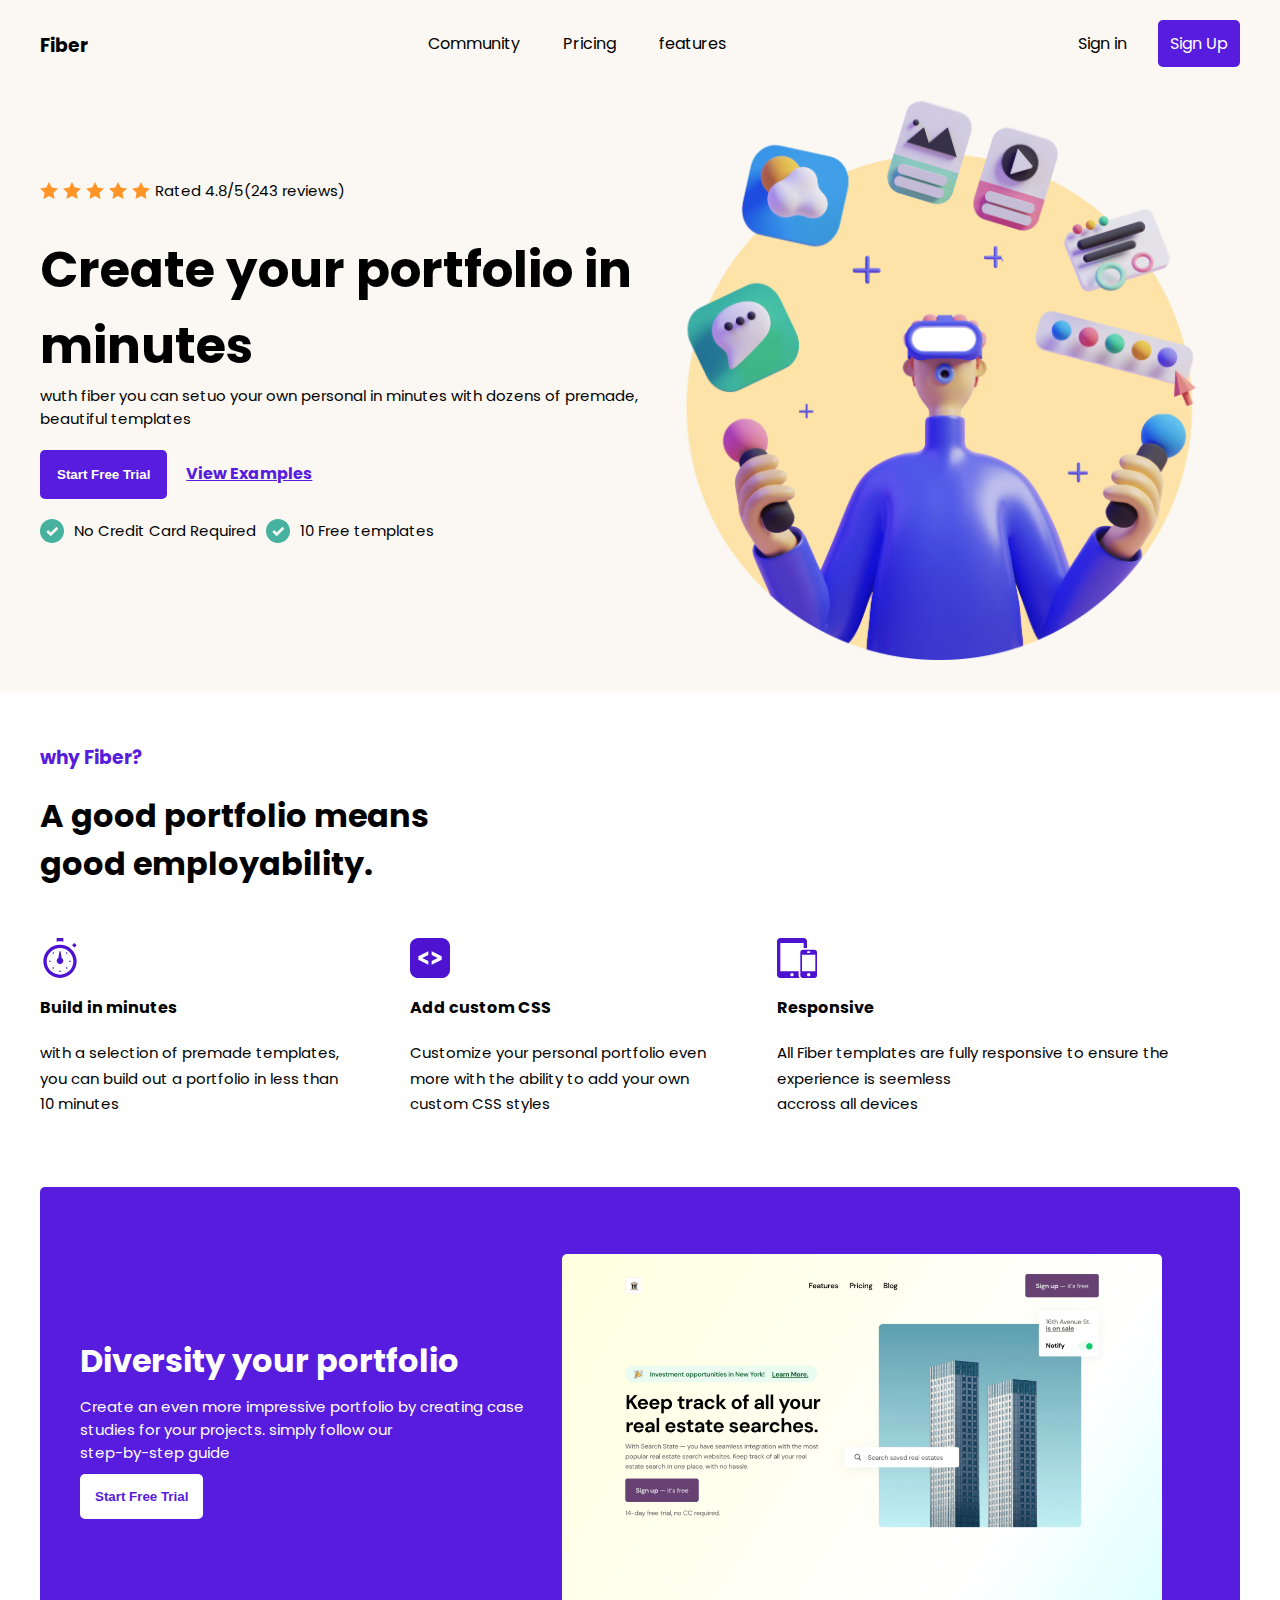
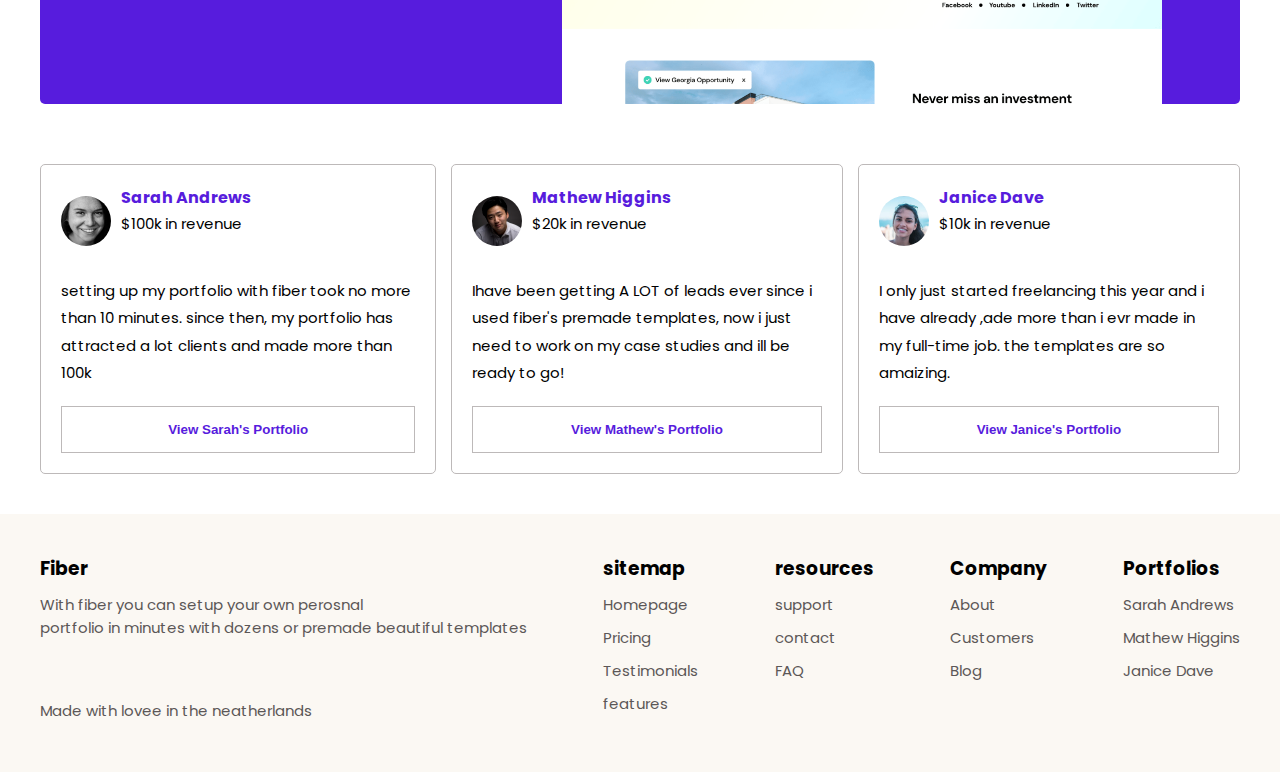
==== index.html @ 7f5d7dab "hello" ====
<!DOCTYPE html>
<html lang="en">
<head>
  <meta charset="UTF-8">
  <meta http-equiv="X-UA-Compatible" content="IE=edge">
  <meta name="viewport" content="width=device-width, initial-scale=1.0">
  <link rel="stylesheet" href="./style.css">
  <title>Welcome</title>
</head>
<body>
  
  <div class="container">
    <nav>
      <div class="logo-text">
        <h3> Fiber</h3>
      </div>
  
      <div class="links">
        <a href="">Community</a>
        <a href="">Pricing</a>
        <a href="">features</a>
      </div>
      <div class="loginlinks">
        <a href="">Sign in</a>
        <a href="./signin.html" class="button">Sign Up</a>
      </div>
    </nav>

    <div class="responsivenav">
      <div class="logoname">
        <h3>Fiber</h3>
      </div>

      <img src="./Assets/Hamburger Menu.svg" alt="" class="ham">
      <div class="hamburger">
       
        
        <div class="reslinks">
          <ul class="first">
            <li> <a href="">Community</a></li>
            <li> <a href="">Pricing</a></li>
            <li> <a href="">Features</a></li>
          </ul>
          <div class="line"></div>
            <div class="sign">
              <ul class="second">
                <li> <a href="./signin.html">Sign Up</a></li>
                <li >  <button>sign In</button></li>
                
              </ul>
            </div>
        </div>
      </div>

      
      
    </div>
  
  
    <section>
      <div class="container1">
        <div class="stars">
          <img src="./Assets/star.svg" alt="">
          <img src="./Assets/star.svg" alt="">
          <img src="./Assets/star.svg" alt="">
          <img src="./Assets/star.svg" alt="">
          <img src="./Assets/star.svg" alt="">
          <p>Rated 4.8/5(243 reviews)</p>
        </div>
        <h1>Create your portfolio in minutes</h1>
        <p>wuth fiber you can setuo your own personal in minutes with dozens of premade, beautiful templates</p>
        <div class="link2">
          <button> Start Free Trial</button>
          <a href="">View Examples</a>
        </div>
        <div class="generalcheckbox">
          <div class="checkbox">
            <img src="./Assets/Checkmark.svg" alt="">
            <p> No Credit Card Required</p>
          </div>
          <div class="checkbox">
            <img src="./Assets/Checkmark.svg" alt="">
            <p>10 Free templates</p>
          </div>
        </div>
    </div>
  
  
    <div class="container2">
  
    </div>
  </section>



  <div class="sectionres">
    <div class="container1res">
      <img src="./Assets/hero-Illustration.png" alt="">
    </div>
    <div class="container2res">
      <h1>Create your portfolio in minutes.</h1>
      <p>With fiber you can set up your own <br> personal portfolio in minutes with <br> dozens of premade, beautiful <br> templates. </p>
      <div class="linksection">
      <button>Start free Trial</button>
      
        <a href="">View Examples</a>
      </div>
      <div class="generalcheckboxres">
        <div class="checkbox">
          <img src="./Assets/Checkmark.svg" alt="">
          <p> No Credit Card Required</p>
        </div>
        <div class="checkbox">
          <img src="./Assets/Checkmark.svg" alt="">
          <p>10 Free templates</p>
        </div>
      </div>
    </div>
  </div>


</div>

<div class="section2">
  <h3>why Fiber?</h3>
  <h1>A good portfolio means  <br> good employability.</h1>
  <div class="container3">

 
  <div class="boxes">
    <img src="./Assets/time.svg" alt="">
    <h4>Build in minutes</h4>
    <p>with a selection of premade templates, <br> you can build out a portfolio in less than <br> 10 minutes</p>
  </div>

  <div class="boxes">
    <img src="./Assets/code.svg" alt="">
    <h4>Add custom CSS</h4>
    <p>Customize your personal portfolio even <br> more with the ability to add your own <br> custom CSS styles </p>
  </div>
  <div class="boxes">
    <img src="./Assets/allSizes.svg" alt="">
    <h4>Responsive</h4>
    <p>All Fiber templates are fully responsive to  ensure the <br> experience is seemless <br> accross all devices</p>
  </div>
</div>

</div>

<div class="section3">
  <div class="firstsection">
    <h1>Diversity your portfolio</h1>
    <p>Create an even more impressive portfolio by  creating case <br> studies for your projects. simply follow our <br> step-by-step guide </p>
    <button > Start Free Trial</button>
  </div>
  <div class="secondsection">
    <img src="./Assets/Page Image.png" alt="">
  </div>
</div>

<div class="section4">
<div class="box">


  <div class="person">
    <img src="./Assets/User Avatar.svg" alt="">
    <div class="words">
      <span>Sarah Andrews</span>
      <p>$100k in revenue</p>
    </div>
  </div>

    <p>setting up my portfolio with fiber took no more than 10 minutes. since then, my portfolio has attracted a lot clients and made more than 100k</p>
    <button>View Sarah's Portfolio</button>
  </div>
  
<div class="box">
  <div class="person">
    <img src="./Assets//User Avatar 2.svg" alt="">
    <div class="words">
      <span>Mathew Higgins</span>
      <p>$20k in revenue</p>
    </div>
 
  </div>
    <p> Ihave been getting A LOT of leads ever since i used fiber's premade templates, now i just need to work on my case studies and ill be ready to go! </p>
    <button>View Mathew's Portfolio</button>
  
</div>
<div class="box">
  <div class="person">
    <img src="./Assets/User Avatar 32.svg" alt="">
    <div class="words">
      <span>Janice Dave</span>
      <p>$10k in revenue</p>
    </div>
  </div>
    <p> I only just started freelancing this year and i have already ,ade more than i evr made in my full-time job. the templates are so amaizing.</p>
    <button>View Janice's Portfolio</button>
  
</div>



</div>


<footer>
  <div class="container5">
    <div>
      <h3>Fiber</h3>
      <p>With fiber you can setup your own perosnal <br> portfolio in minutes with dozens or premade beautiful templates</p>
      <br>
      <br>
      <p>Made with lovee in the neatherlands</p>
    </div>
    <div>
      <h3>sitemap</h3>
      <p>Homepage</p>
      <p>Pricing</p>
      <p>Testimonials</p>
      <p>features</p>
    </div>
    <div>
      <h3>resources</h3>
      <p>support</p>
      <p>contact</p>
      <p>FAQ</p>
    </div>
    <div>
      <h3>Company</h3>
      <p>About</p>
      <p>Customers</p>
      <p>Blog</p>
    </div>
    <div>
      <h3>Portfolios</h3>
      <p>Sarah Andrews</p>
      <p>Mathew Higgins</p>
      <p>Janice Dave</p>
    </div>
  </div>

  
</footer>
 
  
  <script src="dom.js"></script>
</body>
</html>
---- style.css ----
@import url('https://fonts.googleapis.com/css2?family=Poppins:wght@300;500&family=Roboto:ital,wght@0,100;1,300&family=Zen+Kaku+Gothic+Antique&display=swap');



*{
  margin: 0;
  padding: 0;
  box-sizing: border-box;
  scroll-behavior: smooth;
}
.container{
  background: #FBF8F3;
  padding: 30px;
 
}
:root{
  --color: #571CDD;
}
p{
  font-size: 15px;
}
body{
  font-family: 'Poppins',sans-serif
}
nav{
  
  display: flex;
  justify-content: space-between;
  width: 1200px;
  margin: 1px auto;
}
a{
  text-decoration: none;
  color: black;
  margin-left: 15px;
}
nav a{
  padding: 12px;
  transition:  0.4s ease
}
nav a:hover{
  background: var(--color);
 padding: 12px;
 color: white;
 border-radius: 5px;
 transition:  0.4s ease;

}
.button{
 background: var(--color);
 padding: 12px;
 color: white;
 border-radius: 5px;
}

.stars{
  display: flex;
}
section{
  display: grid;
  grid-template-columns: repeat(2,auto);
  width: 1200px;
  margin: 1px auto;
}
.responsivenav{
  display: none;
}
.container1{
  flex: 1;
  
  display: flex;
  flex-direction: column;
  justify-content: center;
}
.container1 h1{
  margin-top: 30px;
  font-size: 50px;
}
.container2{


  

  background: url('./Assets/hero-Illustration.png' )no-repeat center center/cover;
  height: 600px;
  width: 600px;
  background-size: 600px;
}

.checkbox{
  display: flex;
  margin-right: 10px;
}
.checkbox img{
  margin-right: 10px;
}
.generalcheckbox{
  display: flex;
  margin-top: 20px;
}
.link2{
  margin-top: 20px;
}
.container1 button{
  border: none;
  background-color: var(--color);
  padding: 17px;
  border-radius: 5px;
  color: white;
 font-weight: bolder;
 cursor: pointer;
}
.container1 a{
  text-decoration: underline;
  color: var(--color);
  font-weight: bold;
}
.stars img{
  margin-right: 5px;
}
.container3{
  display: grid;
  grid-template-columns: repeat(3,auto);

}
.section2{
 padding: 50px 0;;
  width: 1200px;
  margin: 1px auto;
}
.section2 h1{
  margin-bottom: 50px;
}
.section2 img{
  margin-bottom: 10px;
}
.section2 h3{
  color: var(--color);
  margin-bottom: 20px;
}
.section2 p{
  line-height: 1.6rem;
}
.section2 h4{
  margin-bottom: 20px;
}
.section3{
  display: grid;
  grid-template-columns: repeat(2, auto);
  background-color: var(--color);
  width: 1200px;
  margin: 20px auto;
  border-radius: 5px;
  padding-top: 60px;
  padding-right: 40px; 
  padding-left: 40px;
 
  
}
.firstsection{
  color: white;
}
.firstsection button{
  /* width: 20%; */
  padding: 15px;
  border-radius: 5px;
  border:none;
  background: white;
  color: var(--color);
  font-weight: bolder;
  cursor: pointer;
}
.firstsection h1{
  margin-top: 90px;
  margin-bottom: 10px;
}
.firstsection p{
  margin-bottom: 10px;
}
.section3 img{
  transform: translateY(7px);
  width: 600px;
  

}
.section4{
  display: grid;
  grid-template-columns: repeat(3,auto);
  width: 1200px;
  margin: 1px auto;
}

.box{
  border: 1px solid rgb(189, 185, 185);
  padding: 20px;
  margin-top: 40px;
  border-radius: 5px;
}
.box:nth-child(2){
  margin: 0px 15px;
  margin-top: 40px;
}
.box button{
  border: 1px solid rgb(189, 185, 185);
  background: white;
  color: var(--color);
  padding: 15px;
  width: 100%;
  font-weight: bolder;
  cursor: pointer;
}
.person{
  display: flex;
  margin-bottom: 20px;
}
.person img{
  width: 50px;
  margin-right: 10px;
}
.person span{
  color: var(--color);
  font-weight: bolder;
}
.box p{
  line-height: 1.7rem;
  margin-bottom: 20px;
}
footer{
  
  margin-top: 40px;
 
  background-color: #FBF8F3;
}
footer h3{
  margin-bottom: 10px;
}
footer p{
  margin-bottom: 10px;
  cursor: pointer;
  color: rgb(92, 87, 87);
}

.container5{
 padding: 40px 0;
  display: flex;
  justify-content: space-between;
  width: 1200px;
  margin: 1px auto;
}
 
.sectionres{
  display: none;
}
@media only screen and  (max-width:500px) {

body{
  width: 100%;
}
nav{
  display: none;
}
.container{
 padding: 0;


  /* height: 100vh; */
}
.responsivenav{
  
  justify-content: space-between;
  width: 90%;
  margin: 0px auto;
  display: flex;
}
.logoname{
  margin-top: 40px;
}
.responsivenav img{
margin-top: 40px;
z-index: 1;
background: #FBF8F3;
border-radius: 5px;
padding: 4px;
cursor: pointer;
}
.hamburger{
 
  background:var(--color);
  position: absolute;
  right: 0;
  border-bottom-left-radius: 7px;
  display: none;
  transition: 0.5s ease-in-out;

}
.hamburger a{
  color: white;
}
.hamburger img{
  position: absolute;
  right: 10%;
}
ul{
  margin-top: 100px;
}
li{
  
  margin-bottom: 30px;
}
.first{
  margin-bottom: 50px;
  margin-left: 30px;
  margin-right: 30px;
  animation: nav 0.6s linear;
}
@keyframes nav {

  0%{
    transform: translateX(200px);
  }
  50%{
    transform: translateX(-30px);
  }
  75%{
    transform: translateX(30px);
  }
  100%{
    transform: none;
  }
  
}
.sign{
  animation: sign 0.6s linear;
}
@keyframes sign {

  0%{
    opacity: 0;
    transform: translateX(-200px);
  }
  50%{
    opacity: 0.4;
    transform: translateX(30px);
  }
  75%{
    transform: translateX(-30px);
  }
  100%{
    transform: none;
  }
  
}
.second{
  margin-top: 30px;
  margin-bottom: 50px;
  margin-left: 30px;
  margin-right: 30px;
}
.reslinks{
margin-top: 50px;

}
.buttonres a{
  color: var(--color);
}
button{
  padding: 10px 50px;
  color: var(--color);
  background: white;
  border: none;
  border-radius: 5px;
  font-weight: bolder;
  cursor: pointer;
}
ul{
  list-style:none;
}
.line{
  width: 150px;
  margin: 0px auto;
  height: 2px;
  border: 1px solid white;
}
section{
  display: none;

}

.section3{
  width: 90%;
  display: grid;
  grid-template-columns: repeat(1,auto);
  
}

.firstsection h1{
  margin-top: 10px;
}
.secondsection img{
  margin-top: 40px;
  width: 250px;

}
.container3{
  display: grid;
  grid-template-columns: repeat(1,auto);

}
.boxes{
  margin-bottom: 40px;
}
.section2{
  width: 90%;
 
}
.section4{
  width: 90%;
  display: grid;
  grid-template-columns: repeat(1,auto);
}
.box:nth-child(2){
  margin-top: 40px ;
  margin-right: 0;
  margin-left: 0;
}
.container5{
  width: 90%;
  display: grid;
  grid-template-columns: repeat(1,auto);
}
.show{
  display: block;
  transition: 01s ease;
  animation: new 0.2s linear;
}

@keyframes new {
  0%{
    transform: translateX(200px);
  }

}

.sectionres{
  display: block;
  width: 90%;
  margin: 1px auto;
}
.sectionres p{
  font-size: 18px;

}
.sectionres h1{
  line-height:4rem;
  font-size: 50px;
  font-weight: bolder;
  margin-bottom: 20px;
}
.sectionres img{
  width: 400px;
}
.linksection{
 display: grid;
 grid-template-columns:  repeat(1,auto);
 
}
.linksection button{
margin-top: 20px;
padding: 20px 40px;
background-color: var(--color);
color: white;
font-size: 18px;
}
.linksection a{
  margin: 15px 0px;
  font-weight: bolder;
  margin-left: 37%;
  text-decoration: underline;
  color: var(--color);
}

.generalcheckboxres img{
width: 25px;
margin-bottom: 20px;
}
.footer{
  width: 100%;
}

}


@media only screen and  (max-width:420px){
  .linksection a{
    margin: 15px 0px;
    font-weight: bolder;
    margin-left: 33.4%;
    text-decoration: underline;
    color: var(--color);
  }
  
}

@media only screen and  (max-width:395px) {

  body{
    width: 100%;
  }
  nav{
    display: none;
  }
  .container{
   padding: 0;
  
  
    /* height: 100vh; */
  }
  .responsivenav{
    
    justify-content: space-between;
    width: 90%;
    margin: 0px auto;
    display: flex;
  }
  .logoname{
    margin-top: 40px;
  }
  .responsivenav img{
  margin-top: 40px;
  z-index: 1;
  cursor: pointer;
  }
  .hamburger{
   
    background:var(--color);
    position: absolute;
    right: 0;
    border-bottom-left-radius: 7px;
    display: none;
    
  
  }
  
  .hamburger a{
    color: white;
  }
 

  ul{
    margin-top: 100px;
  }
  li{
    
    margin-bottom: 30px;
  }
  .first{
    margin-bottom: 50px;
    margin-left: 30px;
    margin-right: 30px;
  }
  .second{
    margin-top: 30px;
    margin-bottom: 50px;
    margin-left: 30px;
    margin-right: 30px;
  }
  .reslinks{
  margin-top: 50px;
  
  }
  .buttonres a{
    color: var(--color);
  }
  button{
    padding: 10px 50px;
    color: var(--color);
    background: white;
    border: none;
    border-radius: 5px;
    font-weight: bolder;
    cursor: pointer;
  }
  ul{
    list-style:none;
  }
  .line{
    width: 150px;
    margin: 0px auto;
    height: 2px;
    border: 1px solid white;
  }
  section{
    display: none;
  
  }
  
  .section3{
    width: 90%;
    display: grid;
    grid-template-columns: repeat(1,auto);
    
  }
  
  .firstsection h1{
    margin-top: 10px;
  }
  .secondsection img{
    margin-top: 40px;
    width: 250px;
  
  }
  .container3{
    display: grid;
    grid-template-columns: repeat(1,auto);
  
  }
  .boxes{
    margin-bottom: 40px;
  }
  .section2{
    width: 90%;
   
  }
  .section4{
    width: 90%;
    display: grid;
    grid-template-columns: repeat(1,auto);
  }
  .box:nth-child(2){
    margin-top: 40px ;
    margin-right: 0;
    margin-left: 0;
  }
  .container5{
    width: 90%;
    display: grid;
    grid-template-columns: repeat(1,auto);
  }
  .show{
    display: block;
    transition: 01s ease;
  }
  
  .sectionres{
    display: block;
    width: 90%;
    margin: 1px auto;
  }
  .sectionres p{
    font-size: 18px;
  
  }
  .sectionres h1{
    line-height:4rem;
    font-size: 50px;
    font-weight: bolder;
    margin-bottom: 20px;
  }
  .sectionres img{
    width: 330px;
  }
  .linksection{
   display: grid;
   grid-template-columns:  repeat(1,auto);
   
  }
  .linksection button{
  margin-top: 20px;
  padding: 20px 40px;
  background-color: var(--color);
  color: white;
  font-size: 18px;
  }
  .linksection a{
    margin: 15px 0px;
    font-weight: bolder;
    margin-left: 32%;
    text-decoration: underline;
    color: var(--color);
  }
  
  .generalcheckboxres img{
  width: 25px;
  margin-bottom: 20px;
  }
  .footer{
    width: 100%;
  }
  
  }
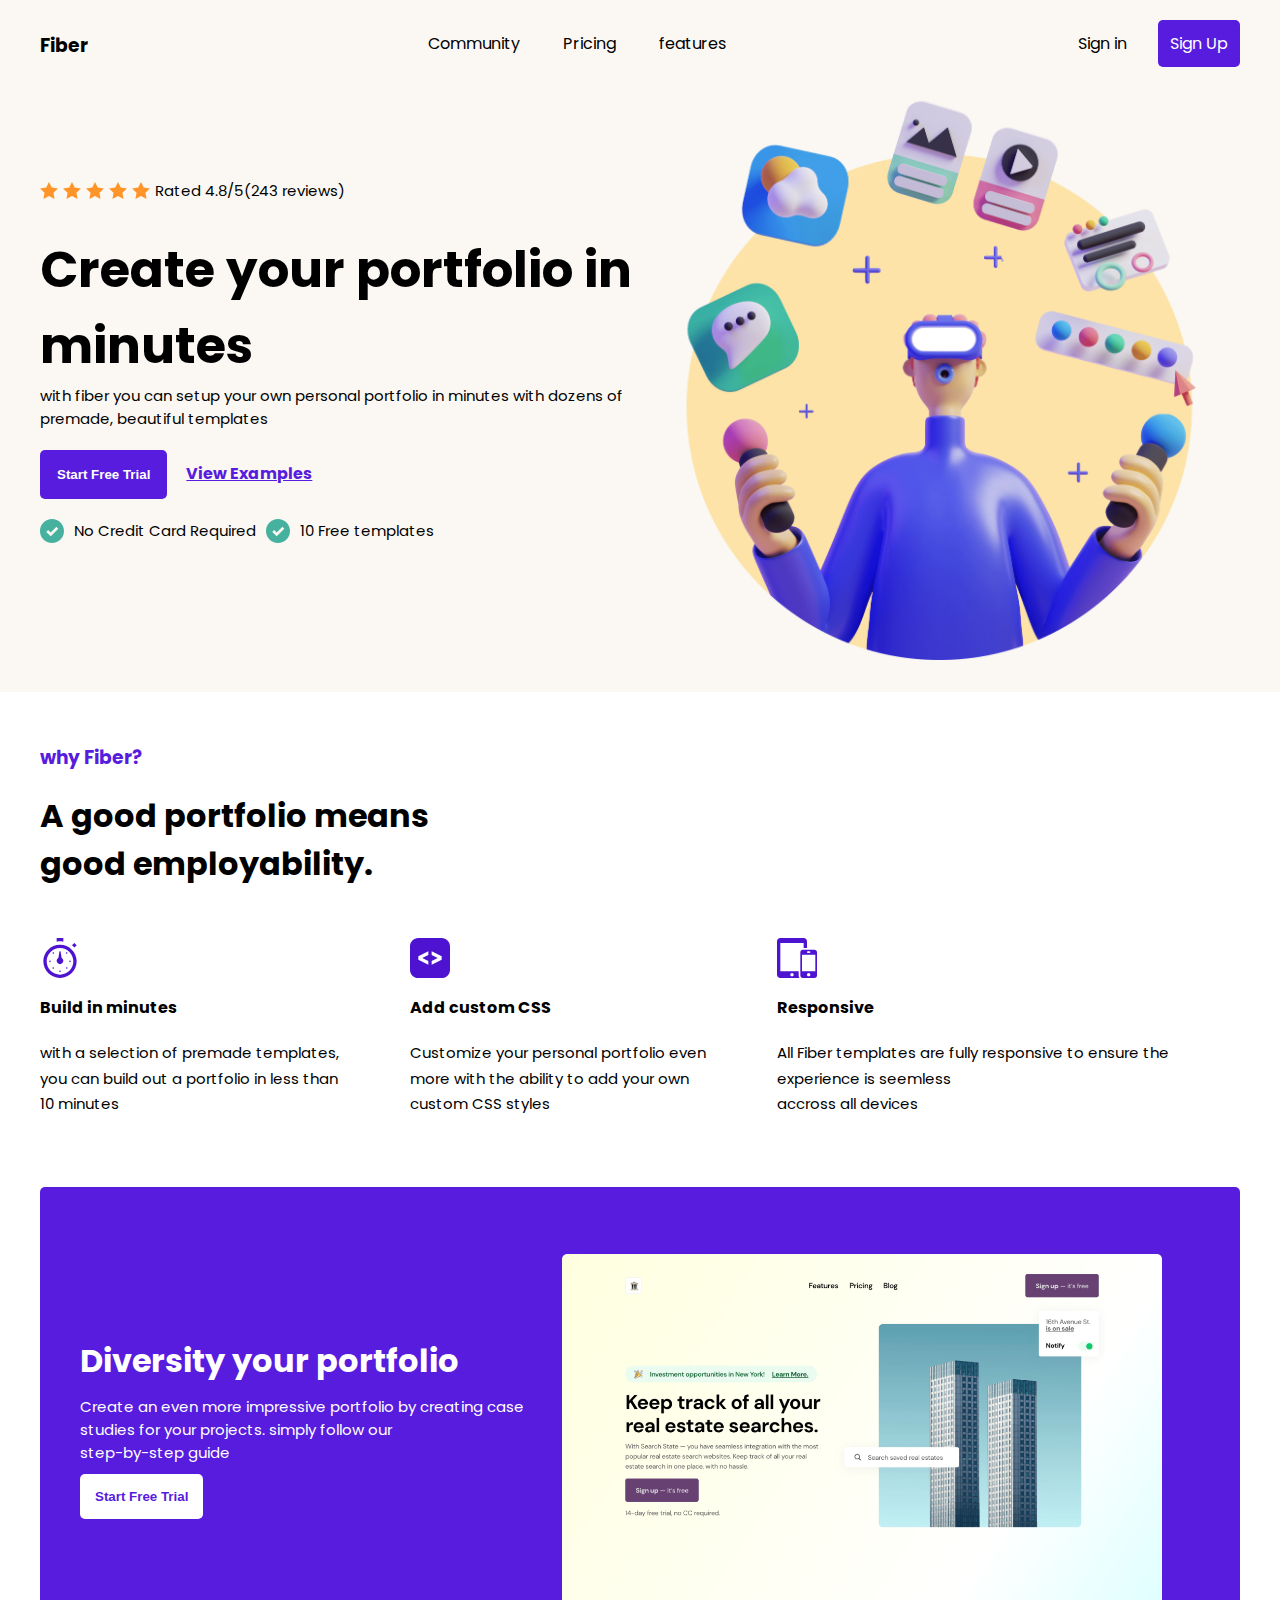
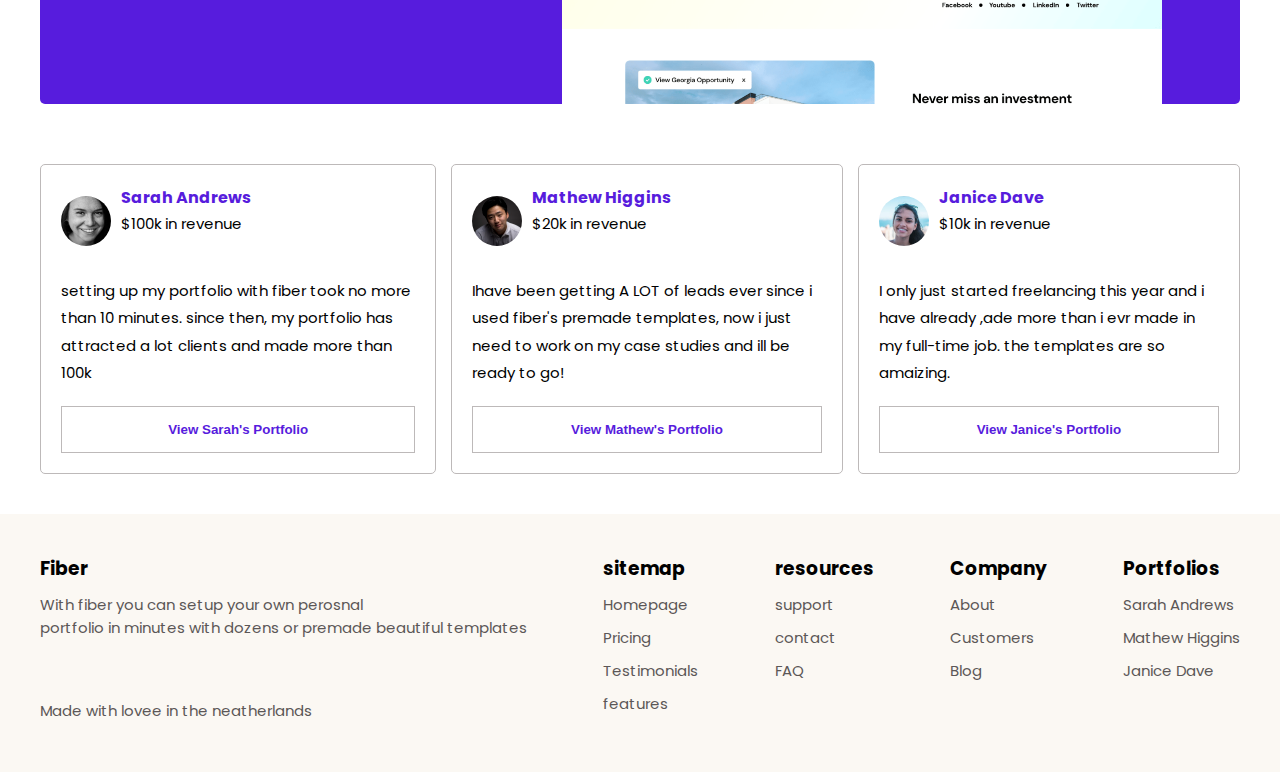
==== commit d8eb7057: "Update index.html" ====
--- a/index.html
+++ b/index.html
@@ -68,7 +68,7 @@
           <p>Rated 4.8/5(243 reviews)</p>
         </div>
         <h1>Create your portfolio in minutes</h1>
-        <p>wuth fiber you can setuo your own personal in minutes with dozens of premade, beautiful templates</p>
+        <p>with fiber you can setup your own personal portfolio in minutes with dozens of premade, beautiful templates</p>
         <div class="link2">
           <button> Start Free Trial</button>
           <a href="">View Examples</a>
@@ -247,4 +247,4 @@
   
   <script src="dom.js"></script>
 </body>
-</html>+</html>
